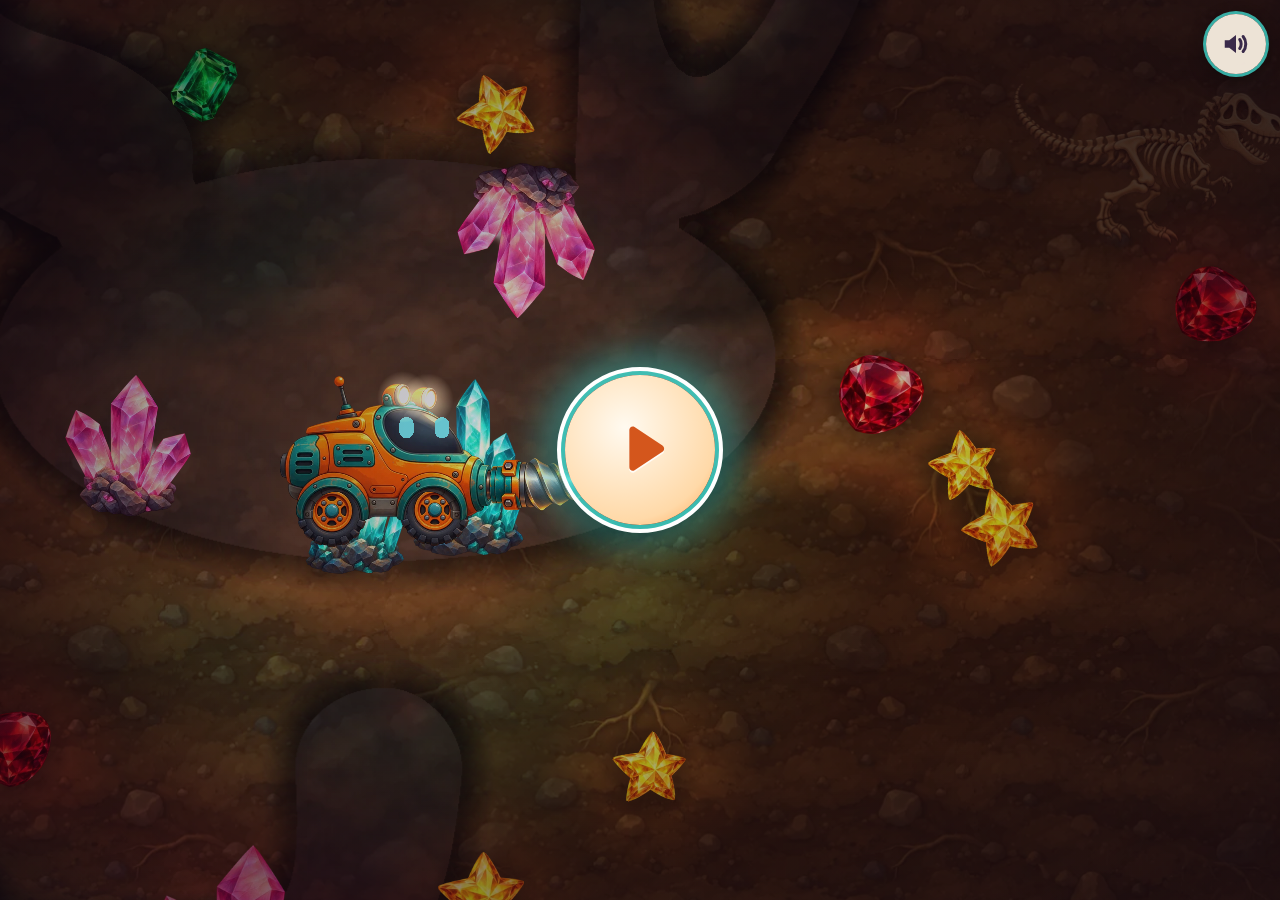
==== drill-bot/index.html @ 506580da "Publish games from BennisAI/games@3b73e41" ====
<!doctype html>
<html lang="en">
  <head>
    <meta charset="utf-8" />
    <meta name="viewport" content="width=device-width, initial-scale=1, viewport-fit=cover, user-scalable=no" />
    <meta name="theme-color" content="#1a1422" />
    <title>Drill Bot</title>
    <link rel="icon" href="data:image/svg+xml,%3Csvg xmlns='http://www.w3.org/2000/svg' viewBox='0 0 32 32'%3E%3Cpath d='M16 3l11 9-11 17L5 12z' fill='%2345f2e6'/%3E%3C/svg%3E" />
    <script type="module" crossorigin src="./assets/index-rozHr_wr.js"></script>
    <link rel="modulepreload" crossorigin href="./assets/CanvasPool-DecUtJxW.js">
    <link rel="modulepreload" crossorigin href="./assets/Filter-DzecrWg_.js">
    <link rel="modulepreload" crossorigin href="./assets/canvasUtils-CxYPZET9.js">
    <link rel="modulepreload" crossorigin href="./assets/Cache-DDo62lBW.js">
    <link rel="modulepreload" crossorigin href="./assets/GCManagedHash-Bz2ZMBJN.js">
    <link rel="modulepreload" crossorigin href="./assets/RenderTargetSystem-D_g3MQ_J.js">
    <link rel="modulepreload" crossorigin href="./assets/getTextureBatchBindGroup-DBCrgHVb.js">
    <link rel="modulepreload" crossorigin href="./assets/GraphicsContext-vm7TDg_M.js">
    <link rel="modulepreload" crossorigin href="./assets/BufferResource-B9tN2DWq.js">
    <link rel="stylesheet" crossorigin href="./assets/index-jLAkJf7o.css">
  </head>
  <body>
    <div id="game"></div>
    <div id="ui">
      <button id="pause" class="round" aria-label="Pause" hidden>
        <svg viewBox="0 0 48 48" aria-hidden="true"><rect x="14" y="12" width="7" height="24" rx="3.5" /><rect x="27" y="12" width="7" height="24" rx="3.5" /></svg>
      </button>
      <button id="album-btn" class="round" aria-label="Treasures" hidden>
        <span class="ring"></span>
        <svg viewBox="0 0 48 48" aria-hidden="true"><path class="gem" d="M16 12h16l7 9-15 17L9 21z" /><path class="facet" d="M9 21h30M16 12l4 9 4-9 4 9 4-9M20 21l4 17 4-17" /></svg>
      </button>
      <button id="sound" class="round" aria-label="Sound" aria-pressed="true">
        <svg viewBox="0 0 48 48" aria-hidden="true">
          <path class="speaker" d="M9 19h6l9-7v24l-9-7H9z" />
          <g class="waves"><path d="M29 18c2.5 3.3 2.5 8.7 0 12" /><path d="M33.5 14c4.7 5.6 4.7 14.4 0 20" /></g>
          <g class="off"><path d="M30 18l10 12M40 18L30 30" /></g>
        </svg>
      </button>

      <div id="overlay">
        <button id="play" aria-label="Play">
          <svg viewBox="0 0 100 100" aria-hidden="true"><path d="M38 28c0-3 3-4.8 5.6-3.3l30 20c2.4 1.6 2.4 5 0 6.6l-30 20C41 72.8 38 71 38 68z" /></svg>
        </button>
        <svg id="rotate" viewBox="0 0 120 80" aria-hidden="true">
          <rect class="phone portrait" x="14" y="12" width="30" height="54" rx="6" />
          <path class="arrow" d="M54 26c10-8 22-8 30 0" />
          <path class="arrow" d="M80 20l5 7-8 2" />
          <rect class="phone landscape" x="66" y="34" width="50" height="30" rx="6" />
        </svg>
      </div>

      <div id="album" hidden>
        <div class="panel" role="dialog" aria-label="Treasures">
          <div class="upgrades"></div>
          <div class="gems"></div>
          <button class="close round-sm" aria-label="Close">
            <svg viewBox="0 0 48 48" aria-hidden="true"><path d="M14 14l20 20M34 14L14 34" /></svg>
          </button>
          <button class="reset round-sm" aria-label="Start over">
            <svg viewBox="0 0 48 48" aria-hidden="true"><path d="M24 11a13 13 0 1 1-12 8" /><path d="M9 11l3 9 9-3" /></svg>
          </button>
        </div>
        <div class="confirm" hidden role="dialog" aria-label="Start over?">
          <div class="picture" aria-hidden="true">
            <div class="before"></div>
            <svg class="arrow" viewBox="0 0 60 30"><path d="M4 15h46M40 5l12 10-12 10" /></svg>
            <div class="after"></div>
          </div>
          <div class="choices">
            <button class="no" aria-label="Keep my treasures">
              <svg viewBox="0 0 48 48" aria-hidden="true"><path d="M14 14l20 20M34 14L14 34" /></svg>
            </button>
            <button class="yes" aria-label="Start over (hold)">
              <svg class="hold" viewBox="0 0 100 100" aria-hidden="true"><circle cx="50" cy="50" r="46" /></svg>
              <svg viewBox="0 0 48 48" aria-hidden="true"><path d="M24 11a13 13 0 1 1-12 8" /><path d="M9 11l3 9 9-3" /></svg>
            </button>
          </div>
        </div>
      </div>

      <div id="celebrate" aria-hidden="true"><div class="rays"></div><div class="badge"></div></div>

      <div id="hint" aria-hidden="true">
        <div class="trail"></div>
        <svg class="hand" viewBox="0 0 64 64">
          <path d="M26 6c3 0 5 2 5 5v17l3-1c3-1 5 0 6 2l1 2 3-1c3-1 5 1 6 3l1 2c3-1 6 1 6 4v10c0 8-6 14-14 14h-6c-5 0-9-2-12-6L12 41c-2-3-1-6 2-7 2-1 5-1 7 1l0 0V11c0-3 2-5 5-5z" />
        </svg>
        <svg class="cursor" viewBox="0 0 64 64"><path d="M14 6l34 30-15 2 9 19-7 3-9-19-12 10z" /></svg>
        <div class="ripple"></div>
        <svg class="keys" viewBox="0 0 150 100">
          <rect x="52" y="4" width="46" height="42" rx="9" /><path d="M75 16l-9 12h18z" />
          <rect x="2" y="52" width="46" height="42" rx="9" /><path d="M16 73l12-9v18z" />
          <rect x="52" y="52" width="46" height="42" rx="9" /><path d="M75 84l-9-12h18z" />
          <g class="pressed"><rect x="102" y="52" width="46" height="42" rx="9" /><path d="M134 73l-12-9v18z" /></g>
        </svg>
      </div>

      <div id="trouble" hidden>
        <button id="restart" aria-label="Restart">
          <svg viewBox="0 0 100 100" aria-hidden="true"><path d="M50 22a28 28 0 1 1-26 18" /><path d="M18 24l6 17 17-6" /></svg>
        </button>
      </div>
    </div>
  </body>
</html>
---- drill-bot/assets/index-jLAkJf7o.css ----
:root{--cream:#fff6e8eb;--plum:#3a2a4a;--gold:#f5c86a;--teal:#45f2e6;--orange:#ff8a2a;--safe-t:env(safe-area-inset-top,0px);--safe-r:env(safe-area-inset-right,0px);--safe-l:env(safe-area-inset-left,0px)}html,body{overscroll-behavior:none;-webkit-user-select:none;user-select:none;-webkit-touch-callout:none;-webkit-tap-highlight-color:transparent;background:#1a1422;height:100%;margin:0;overflow:hidden}#game,#game canvas{touch-action:none;width:100%;height:100%;display:block;position:fixed;inset:0}#ui{pointer-events:none;position:fixed;inset:0}button{font:inherit;cursor:pointer;pointer-events:auto;touch-action:manipulation;border:0;padding:0}button:focus-visible{outline-offset:4px;outline:4px solid #fff}.round{z-index:2;top:calc(14px + var(--safe-t));background:var(--cream);border-radius:50%;place-items:center;width:60px;height:60px;transition:transform .15s;display:grid;position:absolute;box-shadow:0 0 0 3px #45f2e6b3,0 6px 18px #00000073}.round:active{transform:scale(.92)}.round svg{width:36px;height:36px;fill:var(--plum);stroke:var(--plum);stroke-linecap:round;stroke-width:0}#pause{left:calc(14px + var(--safe-l))}#sound{right:calc(14px + var(--safe-r))}#album-btn{left:calc(88px + var(--safe-l))}#album-btn .gem{fill:var(--teal);stroke:var(--plum);stroke-width:2.5px;stroke-linejoin:round}#album-btn .facet{fill:none;stroke:var(--plum);stroke-width:1.6px;stroke-linejoin:round;opacity:.55}#album-btn .ring{background:conic-gradient(var(--gold) calc(var(--p,0) * 1turn), #ffffff24 0);pointer-events:none;border-radius:50%;position:absolute;inset:-7px;-webkit-mask:radial-gradient(circle,#0000 35px,#000 36px);mask:radial-gradient(circle,#0000 35px,#000 36px)}#album-btn.glow{animation:.9s ease-out 2 glowpulse}@keyframes glowpulse{40%{box-shadow:0 0 0 5px var(--gold), 0 0 30px 10px #ffd678cc;transform:scale(1.2)}}#sound .waves path,#sound .off path{fill:none;stroke-width:4px}#sound .off,#sound[aria-pressed=false] .waves{display:none}#sound[aria-pressed=false] .off{display:inline}#sound[aria-pressed=false]{background:#e6e2ecd9}[hidden]{display:none!important}#overlay{pointer-events:auto;opacity:1;background:radial-gradient(#140a1e1a,#0a051499);align-content:center;place-items:center;gap:18px;transition:opacity .35s;display:grid;position:absolute;inset:0}#overlay.gone,#overlay.gone button{pointer-events:none}#overlay.gone{opacity:0;visibility:hidden;transition:opacity .35s,visibility 0s .35s}#play{position:relative;box-shadow:0 0 0 6px #45f2e6bf,0 10px 30px #00000080}#play:before{content:"";z-index:-1;border-radius:50%;animation:2.2s ease-in-out infinite breathe;position:absolute;inset:-6px;box-shadow:0 0 44px 14px #45f2e699}#play svg{fill:#d4561c;filter:drop-shadow(0 2px #fffc);width:62%;height:62%}@keyframes breathe{50%{opacity:.6;transform:scale(1.12)}}#rotate{fill:none;width:120px;stroke:var(--cream);stroke-width:4px;stroke-linecap:round;stroke-linejoin:round;display:none}@media (orientation:portrait) and (pointer:coarse){#rotate{display:block}}#rotate .landscape{animation:2.4s infinite blink}@keyframes blink{0%,40%{opacity:.25}60%,to{opacity:1}}#hint{opacity:0;--dx:260px;--dy:-40px;transition:opacity .5s;position:absolute;top:0;left:0}#hint.show{opacity:1}#hint .hand,#hint .cursor{fill:#fffcf4f2;width:64px;height:64px;stroke:var(--plum);stroke-width:3px;stroke-linejoin:round;filter:drop-shadow(0 3px 6px #3c1e3266);animation:2.6s ease-in-out infinite glide;display:none;position:absolute}#hint.touch .hand,#hint.mouse .cursor{display:block}#hint .hand{margin:-6px 0 0 -26px}#hint .cursor{margin:-6px 0 0 -14px}#hint .ripple{width:56px;height:56px;transform:translate(var(--dx), var(--dy)) scale(.2);opacity:0;border:4px solid #fff0bef2;border-radius:50%;margin:-28px 0 0 -28px;animation:2.6s ease-out infinite ripple;position:absolute;box-shadow:0 0 18px #ffdc8ce6}#hint.keyboard .ripple,#hint.keyboard .trail{display:none}#hint .trail{height:0;width:var(--len,260px);transform-origin:0 0;transform:rotate(var(--angle,0deg));border-top:5px dotted #fff4cdd9;animation:2.6s ease-in-out infinite trail;position:absolute}@keyframes glide{0%{opacity:0;transform:translate(40px,40px)}12%{opacity:1;transform:translate(40px,40px)}45%{transform:translate(var(--dx), var(--dy)) scale(1)}52%{transform:translate(var(--dx), var(--dy)) scale(.85)}85%{transform:translate(var(--dx), var(--dy)) scale(.85);opacity:1}to{transform:translate(var(--dx), var(--dy)) scale(1);opacity:0}}@keyframes ripple{0%,48%{opacity:0;transform:translate(var(--dx), var(--dy)) scale(.2)}55%{opacity:1}85%{opacity:0;transform:translate(var(--dx), var(--dy)) scale(1.6)}to{opacity:0}}@keyframes trail{0%,50%{clip-path:inset(0 100% 0 0);opacity:1}80%{clip-path:inset(0);opacity:1}to{clip-path:inset(0);opacity:0}}#hint .keys{fill:#fffcf4eb;width:150px;stroke:var(--plum);stroke-width:3px;filter:drop-shadow(0 3px 6px #3c1e3266);display:none;position:absolute;transform:translate(-75px,70px)}#hint .keys path{fill:var(--plum);stroke:none}#hint.keyboard .keys{display:block}#hint .keys .pressed{transform-origin:125px 73px;animation:1.2s ease-in-out infinite press}#hint .keys .pressed rect{fill:#ffe7a8}@keyframes press{50%{transform:scale(.88)}}#trouble{pointer-events:auto;background:#1f1829;place-items:center;display:grid;position:absolute;inset:0}#play,#restart{background:radial-gradient(circle at 40% 35%,#fffaf0,#ffd9a8 70%,#ff9f4a);border-radius:50%;place-items:center;width:min(150px,34vmin);height:min(150px,34vmin);display:grid}#restart svg{fill:none;stroke:#d4561c;stroke-width:9px;stroke-linecap:round;stroke-linejoin:round;width:58%}#album{pointer-events:auto;z-index:3;background:#080410b8;place-items:center;display:grid;position:absolute;inset:0}#album .panel{box-sizing:border-box;background:radial-gradient(at 50% 0,#3c2d52,#221a31 70%);border-radius:26px;width:min(760px,94vw);max-height:92vh;padding:18px 20px 22px;position:relative;overflow:auto;box-shadow:0 0 0 4px #45f2e659,0 20px 60px #0009}#album .upgrades{flex-wrap:wrap;justify-content:center;gap:min(14px,2vw);padding:6px 56px 16px;display:flex}.up{aspect-ratio:1;background:#ffffff12;border-radius:50%;place-items:center;width:min(62px,11vw);display:grid;position:relative}.up svg{fill:none;stroke:#ffffff47;stroke-width:3px;stroke-linecap:round;stroke-linejoin:round;width:66%;height:66%}.up.done{background:radial-gradient(circle at 40% 35%,#fff4d8,#ffc766 75%,#e08a2a);box-shadow:0 0 14px #ffc8648c}.up.done svg{stroke:#4a2a1a}.up.next:after{content:"";background:conic-gradient(var(--gold) calc(var(--p,0) * 1turn), #ffffff1f 0);border-radius:50%;position:absolute;inset:-5px;-webkit-mask:radial-gradient(circle,#0000 62%,#000 63%);mask:radial-gradient(circle,#0000 62%,#000 63%)}.up.next svg{stroke:#ffe6aaa6}#album .gems{grid-template-columns:repeat(6,1fr);gap:min(12px,1.6vw);display:grid}.slot{aspect-ratio:.8;background:#00000047;border-radius:16px;grid-template-rows:1fr auto;place-items:center;padding:8% 10% 10%;display:grid;position:relative;box-shadow:inset 0 2px 8px #00000080}.slot img{object-fit:contain;filter:brightness(0)opacity(.32);width:78%;max-height:100%}.slot.found img{filter:drop-shadow(0 0 10px var(--c,#fff))}.slot.new{animation:1.4s ease-in-out 2 newslot}@keyframes newslot{50%{box-shadow:inset 0 2px 8px #00000080, 0 0 0 4px var(--gold), 0 0 26px var(--gold)}}.slot .jar{background:#ffffff1a;border-radius:5px;width:70%;height:9px;margin-top:6px;overflow:hidden}.slot .jar i{height:100%;width:calc(var(--f,0) * 100%);background:linear-gradient(90deg, var(--c,#fff), #fff);border-radius:5px;display:block}.round-sm{background:#ffffff1a;border-radius:50%;place-items:center;width:52px;height:52px;display:grid;position:absolute}.round-sm svg{fill:none;stroke:#fff6e8;stroke-width:4px;stroke-linecap:round;stroke-linejoin:round;width:30px}#album .close{background:var(--cream);top:12px;right:12px}#album .close svg{stroke:var(--plum)}#album .reset{opacity:.6;width:44px;height:44px;top:12px;left:12px}#album .reset svg{width:24px}#album .confirm{background:#080410e6;align-content:center;place-items:center;gap:28px;display:grid;position:absolute;inset:0}#album .picture{align-items:center;gap:14px;display:flex}#album .picture .before,#album .picture .after{box-sizing:border-box;background:#ffffff14;border-radius:14px;grid-template-columns:repeat(3,1fr);place-items:center;width:110px;height:80px;padding:6px;display:grid}#album .picture img{width:28px}#album .picture .arrow{fill:none;stroke:#fff6e8;stroke-width:4px;stroke-linecap:round;stroke-linejoin:round;width:60px}#album .choices{gap:60px;display:flex}#album .choices button{border-radius:50%;place-items:center;width:96px;height:96px;display:grid;position:relative}#album .choices svg{fill:none;stroke-width:5px;stroke-linecap:round;stroke-linejoin:round;width:48px}#album .no{background:var(--cream);box-shadow:0 0 0 5px #45f2e6b3}#album .no svg{stroke:var(--plum)}#album .yes{background:#5a2c3a}#album .yes svg{stroke:#ffd2d8}#album .yes .hold{width:calc(100% + 16px);height:calc(100% + 16px);position:absolute;inset:-8px;transform:rotate(-90deg)}#album .yes .hold circle{stroke:#ff9fb0;stroke-width:6px;stroke-dasharray:289;stroke-dashoffset:calc(289 * (1 - var(--hold,0)))}#celebrate{opacity:0;z-index:2;width:0;height:0;position:absolute;top:24%;left:50%}#celebrate .badge{background:radial-gradient(circle,#fff5dcf2,#ffc878d9 70%);border-radius:50%;place-items:center;width:116px;height:116px;margin:-58px 0 0 -58px;display:grid;position:absolute;box-shadow:0 0 40px 12px #ffd282b3}#celebrate .badge img{width:64%}#celebrate .badge svg{fill:none;stroke:#4a2a1a;stroke-width:3px;stroke-linecap:round;stroke-linejoin:round;width:62%}#celebrate .rays{background:repeating-conic-gradient(#ffe6a059 0 8deg, transparent 8deg 22deg);width:280px;height:280px;margin:-140px 0 0 -140px;animation:6s linear infinite spin;position:absolute;-webkit-mask:radial-gradient(circle,#000 30%,#0000 70%);mask:radial-gradient(circle,#000 30%,#0000 70%)}@keyframes spin{to{transform:rotate(1turn)}}#celebrate.show{animation:2.4s ease-in-out forwards celebrate}@keyframes celebrate{0%{opacity:0;transform:scale(.2)}15%{opacity:1;transform:scale(1.1)}25%{transform:scale(1)}70%{opacity:1;transform:translate(0)scale(1)}to{opacity:0;transform:translate(var(--tx,0), var(--ty,0)) scale(.15)}}
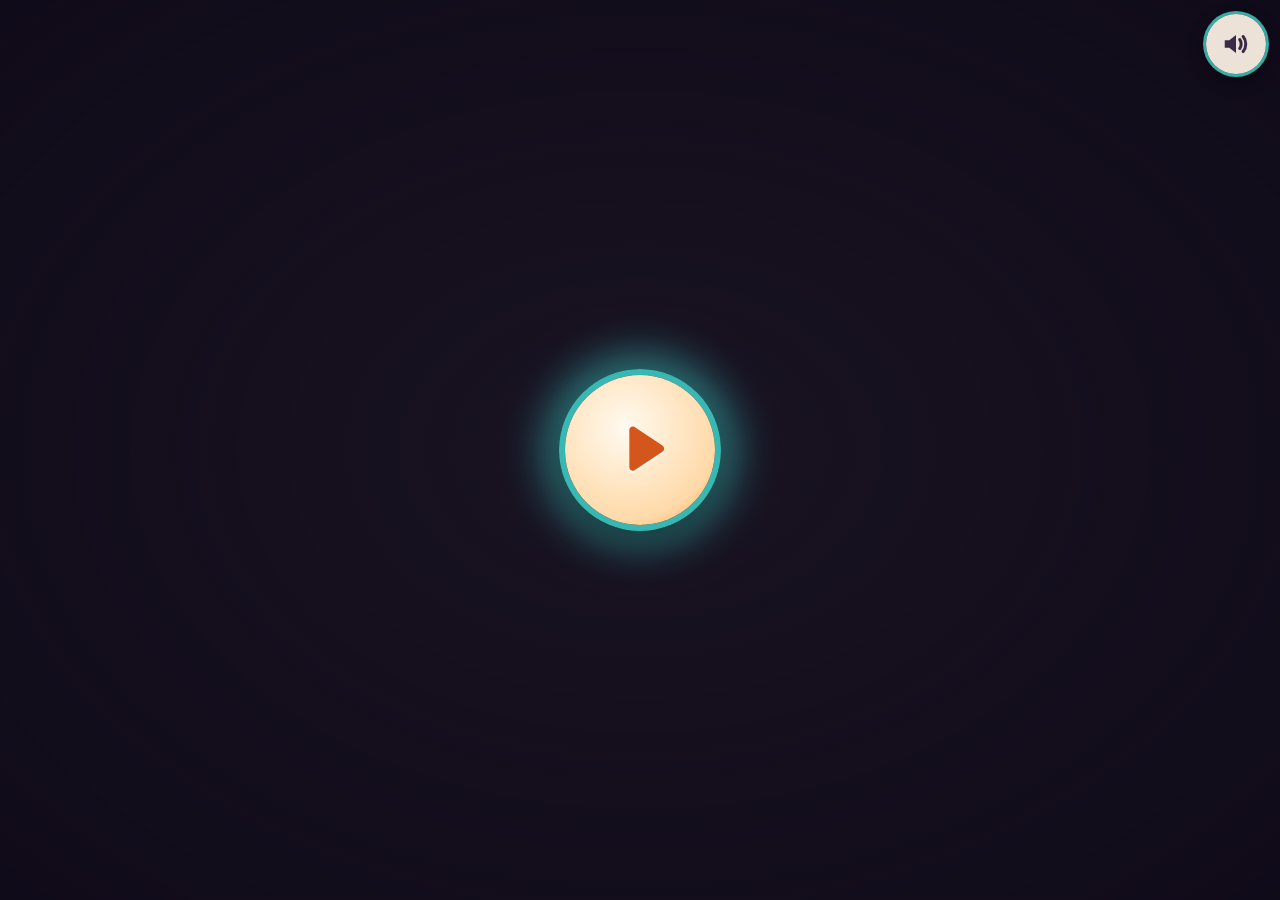
==== commit 30eba122: "Publish games from BennisAI/games@f5efd45" ====
--- a/drill-bot/index.html
+++ b/drill-bot/index.html
@@ -6,7 +6,7 @@
     <meta name="theme-color" content="#1a1422" />
     <title>Drill Bot</title>
     <link rel="icon" href="data:image/svg+xml,%3Csvg xmlns='http://www.w3.org/2000/svg' viewBox='0 0 32 32'%3E%3Cpath d='M16 3l11 9-11 17L5 12z' fill='%2345f2e6'/%3E%3C/svg%3E" />
-    <script type="module" crossorigin src="./assets/index-rozHr_wr.js"></script>
+    <script type="module" crossorigin src="./assets/index-C9EDzqpG.js"></script>
     <link rel="modulepreload" crossorigin href="./assets/CanvasPool-DecUtJxW.js">
     <link rel="modulepreload" crossorigin href="./assets/Filter-DzecrWg_.js">
     <link rel="modulepreload" crossorigin href="./assets/canvasUtils-CxYPZET9.js">
@@ -16,7 +16,7 @@
     <link rel="modulepreload" crossorigin href="./assets/getTextureBatchBindGroup-DBCrgHVb.js">
     <link rel="modulepreload" crossorigin href="./assets/GraphicsContext-vm7TDg_M.js">
     <link rel="modulepreload" crossorigin href="./assets/BufferResource-B9tN2DWq.js">
-    <link rel="stylesheet" crossorigin href="./assets/index-jLAkJf7o.css">
+    <link rel="stylesheet" crossorigin href="./assets/index-BmxR076U.css">
   </head>
   <body>
     <div id="game"></div>
--- a/drill-bot/assets/index-BmxR076U.css
+++ b/drill-bot/assets/index-BmxR076U.css
@@ -0,0 +1 @@
+:root{--cream:#fff6e8eb;--plum:#3a2a4a;--gold:#f5c86a;--teal:#45f2e6;--orange:#ff8a2a;--safe-t:env(safe-area-inset-top,0px);--safe-r:env(safe-area-inset-right,0px);--safe-l:env(safe-area-inset-left,0px)}html,body{overscroll-behavior:none;-webkit-user-select:none;user-select:none;-webkit-touch-callout:none;-webkit-tap-highlight-color:transparent;background:#1a1422;height:100%;margin:0;overflow:hidden}#game,#game canvas{touch-action:none;width:100%;height:100%;display:block;position:fixed;inset:0}#ui{pointer-events:none;position:fixed;inset:0}button{font:inherit;cursor:pointer;pointer-events:auto;touch-action:manipulation;border:0;padding:0}button:focus-visible{outline-offset:4px;outline:4px solid #fff}.round{z-index:2;top:calc(14px + var(--safe-t));background:var(--cream);border-radius:50%;place-items:center;width:60px;height:60px;transition:transform .15s;display:grid;position:absolute;box-shadow:0 0 0 3px #45f2e6b3,0 6px 18px #00000073}.round:active{transform:scale(.92)}.round svg{width:36px;height:36px;fill:var(--plum);stroke:var(--plum);stroke-linecap:round;stroke-width:0}#pause{left:calc(14px + var(--safe-l))}#sound{right:calc(14px + var(--safe-r))}#album-btn{left:calc(88px + var(--safe-l))}#album-btn .gem{fill:var(--teal);stroke:var(--plum);stroke-width:2.5px;stroke-linejoin:round}#album-btn .facet{fill:none;stroke:var(--plum);stroke-width:1.6px;stroke-linejoin:round;opacity:.55}#album-btn .ring{background:conic-gradient(var(--gold) calc(var(--p,0) * 1turn), #ffffff24 0);pointer-events:none;border-radius:50%;position:absolute;inset:-7px;-webkit-mask:radial-gradient(circle,#0000 35px,#000 36px);mask:radial-gradient(circle,#0000 35px,#000 36px)}#album-btn.glow{animation:.9s ease-out 2 glowpulse}@keyframes glowpulse{40%{box-shadow:0 0 0 5px var(--gold), 0 0 30px 10px #ffd678cc;transform:scale(1.2)}}#sound .waves path,#sound .off path{fill:none;stroke-width:4px}#sound .off,#sound[aria-pressed=false] .waves{display:none}#sound[aria-pressed=false] .off{display:inline}#sound[aria-pressed=false]{background:#e6e2ecd9}[hidden]{display:none!important}#overlay{pointer-events:auto;opacity:1;background:radial-gradient(#140a1e1a,#0a051499);align-content:center;place-items:center;gap:18px;transition:opacity .35s;display:grid;position:absolute;inset:0}#overlay.gone,#overlay.gone button{pointer-events:none}#overlay.gone{opacity:0;visibility:hidden;transition:opacity .35s,visibility 0s .35s}#play{position:relative;box-shadow:0 0 0 6px #45f2e6bf,0 10px 30px #00000080}#play:before{content:"";z-index:-1;border-radius:50%;animation:2.2s ease-in-out infinite breathe;position:absolute;inset:-6px;box-shadow:0 0 44px 14px #45f2e699}#play svg{fill:#d4561c;filter:drop-shadow(0 2px #fffc);width:62%;height:62%}@keyframes breathe{50%{opacity:.6;transform:scale(1.12)}}#rotate{fill:none;width:120px;stroke:var(--cream);stroke-width:4px;stroke-linecap:round;stroke-linejoin:round;display:none}@media (orientation:portrait) and (pointer:coarse){#rotate{display:block}}#rotate .landscape{animation:2.4s infinite blink}@keyframes blink{0%,40%{opacity:.25}60%,to{opacity:1}}#hint{opacity:0;--dx:260px;--dy:-40px;transition:opacity .5s;position:absolute;top:0;left:0}#hint.show{opacity:1}#hint .hand,#hint .cursor{fill:#fffcf4f2;width:64px;height:64px;stroke:var(--plum);stroke-width:3px;stroke-linejoin:round;filter:drop-shadow(0 3px 6px #3c1e3266);animation:2.6s ease-in-out infinite glide;display:none;position:absolute}#hint.touch .hand,#hint.mouse .cursor{display:block}#hint .hand{margin:-6px 0 0 -26px}#hint .cursor{margin:-6px 0 0 -14px}#hint .ripple{width:56px;height:56px;transform:translate(var(--dx), var(--dy)) scale(.2);opacity:0;border:4px solid #fff0bef2;border-radius:50%;margin:-28px 0 0 -28px;animation:2.6s ease-out infinite ripple;position:absolute;box-shadow:0 0 18px #ffdc8ce6}#hint.keyboard .ripple,#hint.keyboard .trail{display:none}#hint .trail{height:0;width:var(--len,260px);transform-origin:0 0;transform:rotate(var(--angle,0deg));border-top:5px dotted #fff4cdd9;animation:2.6s ease-in-out infinite trail;position:absolute}@keyframes glide{0%{opacity:0;transform:translate(40px,40px)}12%{opacity:1;transform:translate(40px,40px)}45%{transform:translate(var(--dx), var(--dy)) scale(1)}52%{transform:translate(var(--dx), var(--dy)) scale(.85)}85%{transform:translate(var(--dx), var(--dy)) scale(.85);opacity:1}to{transform:translate(var(--dx), var(--dy)) scale(1);opacity:0}}@keyframes ripple{0%,48%{opacity:0;transform:translate(var(--dx), var(--dy)) scale(.2)}55%{opacity:1}85%{opacity:0;transform:translate(var(--dx), var(--dy)) scale(1.6)}to{opacity:0}}@keyframes trail{0%,50%{clip-path:inset(0 100% 0 0);opacity:1}80%{clip-path:inset(0);opacity:1}to{clip-path:inset(0);opacity:0}}#hint .keys{fill:#fffcf4eb;width:150px;stroke:var(--plum);stroke-width:3px;filter:drop-shadow(0 3px 6px #3c1e3266);display:none;position:absolute;transform:translate(-75px,70px)}#hint .keys path{fill:var(--plum);stroke:none}#hint.keyboard .keys{display:block}#hint .keys .pressed{transform-origin:125px 73px;animation:1.2s ease-in-out infinite press}#hint .keys .pressed rect{fill:#ffe7a8}@keyframes press{50%{transform:scale(.88)}}#trouble{pointer-events:auto;background:#1f1829;place-items:center;display:grid;position:absolute;inset:0}#play,#restart{background:radial-gradient(circle at 40% 35%,#fffaf0,#ffd9a8 70%,#ff9f4a);border-radius:50%;place-items:center;width:min(150px,34vmin);height:min(150px,34vmin);display:grid}#restart svg{fill:none;stroke:#d4561c;stroke-width:9px;stroke-linecap:round;stroke-linejoin:round;width:58%}#album{pointer-events:auto;z-index:3;background:#080410b8;place-items:center;display:grid;position:absolute;inset:0}#album .panel{box-sizing:border-box;background:radial-gradient(at 50% 0,#3c2d52,#221a31 70%);border-radius:26px;width:min(760px,94vw);max-height:92vh;padding:18px 20px 22px;position:relative;overflow:auto;box-shadow:0 0 0 4px #45f2e659,0 20px 60px #0009}#album .upgrades{flex-wrap:wrap;justify-content:center;gap:min(14px,2vw);padding:6px 56px 16px;display:flex}.up{aspect-ratio:1;background:#ffffff12;border-radius:50%;place-items:center;width:min(62px,11vw);display:grid;position:relative}.up svg{fill:none;stroke:#ffffff47;stroke-width:3px;stroke-linecap:round;stroke-linejoin:round;width:66%;height:66%}.up.done{background:radial-gradient(circle at 40% 35%,#fff4d8,#ffc766 75%,#e08a2a);box-shadow:0 0 14px #ffc8648c}.up.done svg{stroke:#4a2a1a}.up.next:after{content:"";background:conic-gradient(var(--gold) calc(var(--p,0) * 1turn), #ffffff1f 0);border-radius:50%;position:absolute;inset:-5px;-webkit-mask:radial-gradient(circle,#0000 62%,#000 63%);mask:radial-gradient(circle,#0000 62%,#000 63%)}.up.next svg{stroke:#ffe6aaa6}#album .gems{grid-template-columns:repeat(6,1fr);gap:min(12px,1.6vw);display:grid}.slot{aspect-ratio:.8;background:#00000047;border-radius:16px;grid-template-rows:1fr auto;place-items:center;padding:8% 10% 10%;display:grid;position:relative;box-shadow:inset 0 2px 8px #00000080}.slot img{object-fit:contain;filter:brightness(0)opacity(.32);width:78%;max-height:100%}.slot.found img{filter:drop-shadow(0 0 10px var(--c,#fff))}.slot.new{animation:1.4s ease-in-out 2 newslot}@keyframes newslot{50%{box-shadow:inset 0 2px 8px #00000080, 0 0 0 4px var(--gold), 0 0 26px var(--gold)}}.slot .jar{background:#ffffff1a;border-radius:5px;width:70%;height:9px;margin-top:6px;overflow:hidden}.slot .jar i{height:100%;width:calc(var(--f,0) * 100%);background:linear-gradient(90deg, var(--c,#fff), #fff);border-radius:5px;display:block}.round-sm{background:#ffffff1a;border-radius:50%;place-items:center;width:52px;height:52px;display:grid;position:absolute}.round-sm svg{fill:none;stroke:#fff6e8;stroke-width:4px;stroke-linecap:round;stroke-linejoin:round;width:30px}#album .close{background:var(--cream);top:12px;right:12px}#album .close svg{stroke:var(--plum)}#album .reset{opacity:.6;width:44px;height:44px;top:12px;left:12px}#album .reset svg{width:24px}#album .confirm{background:#080410e6;align-content:center;place-items:center;gap:28px;display:grid;position:absolute;inset:0}#album .picture{align-items:center;gap:14px;display:flex}#album .picture .before,#album .picture .after{box-sizing:border-box;background:#ffffff14;border-radius:14px;grid-template-columns:repeat(3,1fr);place-items:center;width:110px;height:80px;padding:6px;display:grid}#album .picture img{width:28px}#album .picture .arrow{fill:none;stroke:#fff6e8;stroke-width:4px;stroke-linecap:round;stroke-linejoin:round;width:60px}#album .choices{gap:60px;display:flex}#album .choices button{border-radius:50%;place-items:center;width:96px;height:96px;display:grid;position:relative}#album .choices svg{fill:none;stroke-width:5px;stroke-linecap:round;stroke-linejoin:round;width:48px}#album .no{background:var(--cream);box-shadow:0 0 0 5px #45f2e6b3}#album .no svg{stroke:var(--plum)}#album .yes{background:#5a2c3a}#album .yes svg{stroke:#ffd2d8}#album .yes .hold{width:calc(100% + 16px);height:calc(100% + 16px);position:absolute;inset:-8px;transform:rotate(-90deg)}#album .yes .hold circle{stroke:#ff9fb0;stroke-width:6px;stroke-dasharray:289;stroke-dashoffset:calc(289 * (1 - var(--hold,0)))}#celebrate{opacity:0;z-index:2;width:0;height:0;position:absolute;top:24%;left:50%}#celebrate .badge{background:radial-gradient(circle,#fff5dcf2,#ffc878d9 70%);border-radius:50%;place-items:center;width:116px;height:116px;margin:-58px 0 0 -58px;display:grid;position:absolute;box-shadow:0 0 40px 12px #ffd282b3}#celebrate .badge img{width:64%}#celebrate .badge svg{fill:none;stroke:#4a2a1a;stroke-width:3px;stroke-linecap:round;stroke-linejoin:round;width:62%}#celebrate .rays{background:repeating-conic-gradient(#ffe6a059 0 8deg, transparent 8deg 22deg);width:280px;height:280px;margin:-140px 0 0 -140px;animation:6s linear infinite spin;position:absolute;-webkit-mask:radial-gradient(circle,#000 30%,#0000 70%);mask:radial-gradient(circle,#000 30%,#0000 70%)}@keyframes spin{to{transform:rotate(1turn)}}#celebrate.show{animation:2.4s ease-in-out forwards celebrate}@keyframes celebrate{0%{opacity:0;transform:scale(.2)}15%{opacity:1;transform:scale(1.1)}25%{transform:scale(1)}70%{opacity:1;transform:translate(0)scale(1)}to{opacity:0;transform:translate(var(--tx,0), var(--ty,0)) scale(.15)}}.up img,#celebrate .badge img{object-fit:contain;width:74%;max-height:74%}.up:not(.done) img{filter:brightness(0)invert()opacity(.28)}.up.next img{filter:brightness(0)invert(.9)sepia()saturate(2)opacity(.6)}.up svg.lamp,.up svg.rainbow,#celebrate .badge svg.lamp,#celebrate .badge svg.rainbow{stroke-width:6px;fill:none}.up:not(.done) svg.lamp,.up:not(.done) svg.rainbow{opacity:.35;filter:grayscale()}img.gold{filter:sepia()saturate(3)hue-rotate(-12deg)brightness(1.15)}img.glow-wheel{filter:drop-shadow(0 0 6px #66f0ff)drop-shadow(0 0 10px #66f0ff)}.up:not(.done) img.gold,.up:not(.done) img.glow-wheel{filter:brightness(0)invert()opacity(.28)}#overlay.paused{align-content:end;padding-bottom:12vh}body.album-open #pause,body.album-open #sound,body.album-open #album-btn{visibility:hidden}#hint .hand,#hint .cursor{width:84px;height:84px}
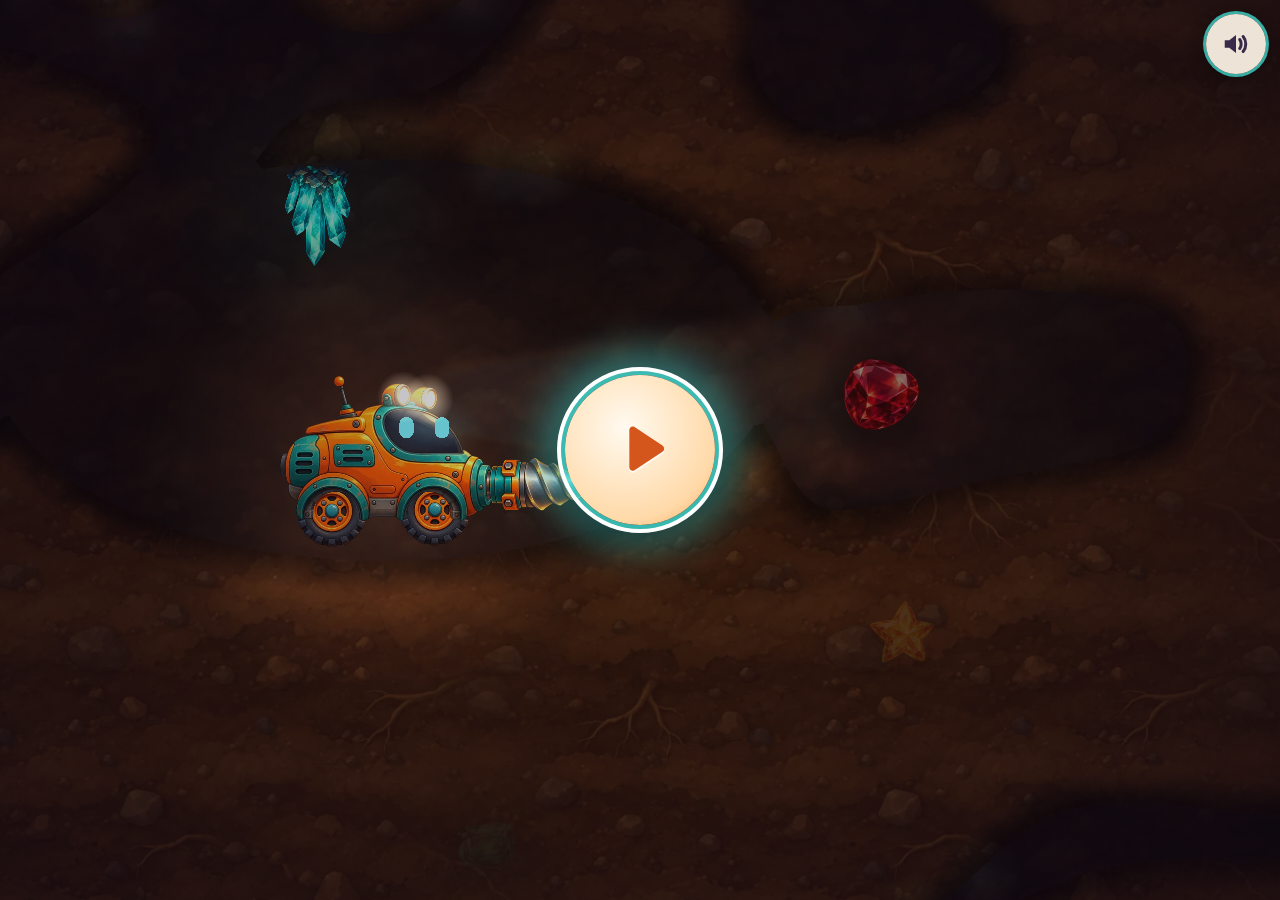
==== commit 3a4caf15: "Publish games from BennisAI/games@f1b4f33" ====
--- a/drill-bot/index.html
+++ b/drill-bot/index.html
@@ -6,7 +6,7 @@
     <meta name="theme-color" content="#1a1422" />
     <title>Drill Bot</title>
     <link rel="icon" href="data:image/svg+xml,%3Csvg xmlns='http://www.w3.org/2000/svg' viewBox='0 0 32 32'%3E%3Cpath d='M16 3l11 9-11 17L5 12z' fill='%2345f2e6'/%3E%3C/svg%3E" />
-    <script type="module" crossorigin src="./assets/index-C9EDzqpG.js"></script>
+    <script type="module" crossorigin src="./assets/index-BHkYz4_9.js"></script>
     <link rel="modulepreload" crossorigin href="./assets/CanvasPool-DecUtJxW.js">
     <link rel="modulepreload" crossorigin href="./assets/Filter-DzecrWg_.js">
     <link rel="modulepreload" crossorigin href="./assets/canvasUtils-CxYPZET9.js">
@@ -16,7 +16,7 @@
     <link rel="modulepreload" crossorigin href="./assets/getTextureBatchBindGroup-DBCrgHVb.js">
     <link rel="modulepreload" crossorigin href="./assets/GraphicsContext-vm7TDg_M.js">
     <link rel="modulepreload" crossorigin href="./assets/BufferResource-B9tN2DWq.js">
-    <link rel="stylesheet" crossorigin href="./assets/index-BmxR076U.css">
+    <link rel="stylesheet" crossorigin href="./assets/index-C-mXr5ga.css">
   </head>
   <body>
     <div id="game"></div>
@@ -70,8 +70,11 @@
               <svg viewBox="0 0 48 48" aria-hidden="true"><path d="M14 14l20 20M34 14L14 34" /></svg>
             </button>
             <button class="yes" aria-label="Start over (hold)">
-              <svg class="hold" viewBox="0 0 100 100" aria-hidden="true"><circle cx="50" cy="50" r="46" /></svg>
+              <svg class="hold" viewBox="0 0 100 100" aria-hidden="true"><circle class="track" cx="50" cy="50" r="46" /><circle class="fill" cx="50" cy="50" r="46" /></svg>
               <svg viewBox="0 0 48 48" aria-hidden="true"><path d="M24 11a13 13 0 1 1-12 8" /><path d="M9 11l3 9 9-3" /></svg>
+              <!-- Shown after a quick tap/click: "press and hold me". -->
+              <svg class="press hand" viewBox="0 0 64 64" aria-hidden="true"><path d="M26 6c3 0 5 2 5 5v17l3-1c3-1 5 0 6 2l1 2 3-1c3-1 5 1 6 3l1 2c3-1 6 1 6 4v10c0 8-6 14-14 14h-6c-5 0-9-2-12-6L12 41c-2-3-1-6 2-7 2-1 5-1 7 1l0 0V11c0-3 2-5 5-5z" /></svg>
+              <svg class="press cursor" viewBox="0 0 64 64" aria-hidden="true"><path d="M14 6l34 30-15 2 9 19-7 3-9-19-12 10z" /></svg>
             </button>
           </div>
         </div>
--- a/drill-bot/assets/index-C-mXr5ga.css
+++ b/drill-bot/assets/index-C-mXr5ga.css
@@ -0,0 +1 @@
+:root{--cream:#fff6e8eb;--plum:#3a2a4a;--gold:#f5c86a;--teal:#45f2e6;--orange:#ff8a2a;--safe-t:env(safe-area-inset-top,0px);--safe-r:env(safe-area-inset-right,0px);--safe-l:env(safe-area-inset-left,0px)}html,body{overscroll-behavior:none;-webkit-user-select:none;user-select:none;-webkit-touch-callout:none;-webkit-tap-highlight-color:transparent;background:#1a1422;height:100%;margin:0;overflow:hidden}#game,#game canvas{touch-action:none;width:100%;height:100%;display:block;position:fixed;inset:0}#ui{pointer-events:none;position:fixed;inset:0}button{font:inherit;cursor:pointer;pointer-events:auto;touch-action:manipulation;border:0;padding:0}button:focus-visible{outline-offset:4px;outline:4px solid #fff}.round{z-index:2;top:calc(14px + var(--safe-t));background:var(--cream);border-radius:50%;place-items:center;width:60px;height:60px;transition:transform .15s;display:grid;position:absolute;box-shadow:0 0 0 3px #45f2e6b3,0 6px 18px #00000073}.round:active{transform:scale(.92)}.round svg{width:36px;height:36px;fill:var(--plum);stroke:var(--plum);stroke-linecap:round;stroke-width:0}#pause{left:calc(14px + var(--safe-l))}#sound{right:calc(14px + var(--safe-r))}#album-btn{left:calc(88px + var(--safe-l))}#album-btn .gem{fill:var(--teal);stroke:var(--plum);stroke-width:2.5px;stroke-linejoin:round}#album-btn .facet{fill:none;stroke:var(--plum);stroke-width:1.6px;stroke-linejoin:round;opacity:.55}#album-btn .ring{background:conic-gradient(var(--gold) calc(var(--p,0) * 1turn), #ffffff24 0);pointer-events:none;border-radius:50%;position:absolute;inset:-7px;-webkit-mask:radial-gradient(circle,#0000 35px,#000 36px);mask:radial-gradient(circle,#0000 35px,#000 36px)}#album-btn.glow{animation:.9s ease-out 2 glowpulse}@keyframes glowpulse{40%{box-shadow:0 0 0 5px var(--gold), 0 0 30px 10px #ffd678cc;transform:scale(1.2)}}#sound .waves path,#sound .off path{fill:none;stroke-width:4px}#sound .off,#sound[aria-pressed=false] .waves{display:none}#sound[aria-pressed=false] .off{display:inline}#sound[aria-pressed=false]{background:#e6e2ecd9}[hidden]{display:none!important}#overlay{pointer-events:auto;opacity:1;background:radial-gradient(#140a1e1a,#0a051499);align-content:center;place-items:center;gap:18px;transition:opacity .35s;display:grid;position:absolute;inset:0}#overlay.gone,#overlay.gone button{pointer-events:none}#overlay.gone{opacity:0;visibility:hidden;transition:opacity .35s,visibility 0s .35s}#play{position:relative;box-shadow:0 0 0 6px #45f2e6bf,0 10px 30px #00000080}#play:before{content:"";z-index:-1;border-radius:50%;animation:2.2s ease-in-out infinite breathe;position:absolute;inset:-6px;box-shadow:0 0 44px 14px #45f2e699}#play svg{fill:#d4561c;filter:drop-shadow(0 2px #fffc);width:62%;height:62%}@keyframes breathe{50%{opacity:.6;transform:scale(1.12)}}#rotate{fill:none;width:120px;stroke:var(--cream);stroke-width:4px;stroke-linecap:round;stroke-linejoin:round;display:none}@media (orientation:portrait) and (pointer:coarse){#rotate{display:block}}#rotate .landscape{animation:2.4s infinite blink}@keyframes blink{0%,40%{opacity:.25}60%,to{opacity:1}}#hint{opacity:0;--dx:260px;--dy:-40px;transition:opacity .5s;position:absolute;top:0;left:0}#hint.show{opacity:1}#hint .hand,#hint .cursor{fill:#fffcf4f2;width:64px;height:64px;stroke:var(--plum);stroke-width:3px;stroke-linejoin:round;filter:drop-shadow(0 3px 6px #3c1e3266);animation:2.6s ease-in-out infinite glide;display:none;position:absolute}#hint.touch .hand,#hint.mouse .cursor{display:block}#hint .hand{margin:-6px 0 0 -26px}#hint .cursor{margin:-6px 0 0 -14px}#hint .ripple{width:56px;height:56px;transform:translate(var(--dx), var(--dy)) scale(.2);opacity:0;border:4px solid #fff0bef2;border-radius:50%;margin:-28px 0 0 -28px;animation:2.6s ease-out infinite ripple;position:absolute;box-shadow:0 0 18px #ffdc8ce6}#hint.keyboard .ripple,#hint.keyboard .trail{display:none}#hint .trail{height:0;width:var(--len,260px);transform-origin:0 0;transform:rotate(var(--angle,0deg));border-top:5px dotted #fff4cdd9;animation:2.6s ease-in-out infinite trail;position:absolute}@keyframes glide{0%{opacity:0;transform:translate(40px,40px)}12%{opacity:1;transform:translate(40px,40px)}45%{transform:translate(var(--dx), var(--dy)) scale(1)}52%{transform:translate(var(--dx), var(--dy)) scale(.85)}85%{transform:translate(var(--dx), var(--dy)) scale(.85);opacity:1}to{transform:translate(var(--dx), var(--dy)) scale(1);opacity:0}}@keyframes ripple{0%,48%{opacity:0;transform:translate(var(--dx), var(--dy)) scale(.2)}55%{opacity:1}85%{opacity:0;transform:translate(var(--dx), var(--dy)) scale(1.6)}to{opacity:0}}@keyframes trail{0%,50%{clip-path:inset(0 100% 0 0);opacity:1}80%{clip-path:inset(0);opacity:1}to{clip-path:inset(0);opacity:0}}#hint .keys{fill:#fffcf4eb;width:150px;stroke:var(--plum);stroke-width:3px;filter:drop-shadow(0 3px 6px #3c1e3266);display:none;position:absolute;transform:translate(-75px,70px)}#hint .keys path{fill:var(--plum);stroke:none}#hint.keyboard .keys{display:block}#hint .keys .pressed{transform-origin:125px 73px;animation:1.2s ease-in-out infinite press}#hint .keys .pressed rect{fill:#ffe7a8}@keyframes press{50%{transform:scale(.88)}}#trouble{pointer-events:auto;background:#1f1829;place-items:center;display:grid;position:absolute;inset:0}#play,#restart{background:radial-gradient(circle at 40% 35%,#fffaf0,#ffd9a8 70%,#ff9f4a);border-radius:50%;place-items:center;width:min(150px,34vmin);height:min(150px,34vmin);display:grid}#restart svg{fill:none;stroke:#d4561c;stroke-width:9px;stroke-linecap:round;stroke-linejoin:round;width:58%}#album{pointer-events:auto;z-index:3;background:#080410b8;place-items:center;display:grid;position:absolute;inset:0}#album .panel{box-sizing:border-box;background:radial-gradient(at 50% 0,#3c2d52,#221a31 70%);border-radius:26px;width:min(760px,94vw);max-height:92vh;padding:18px 20px 22px;position:relative;overflow:auto;box-shadow:0 0 0 4px #45f2e659,0 20px 60px #0009}#album .upgrades{flex-wrap:wrap;justify-content:center;gap:min(14px,2vw);padding:6px 56px 16px;display:flex}.up{aspect-ratio:1;background:#ffffff12;border-radius:50%;place-items:center;width:min(62px,11vw);display:grid;position:relative}.up svg{fill:none;stroke:#ffffff47;stroke-width:3px;stroke-linecap:round;stroke-linejoin:round;width:66%;height:66%}.up.done{background:radial-gradient(circle at 40% 35%,#fff4d8,#ffc766 75%,#e08a2a);box-shadow:0 0 14px #ffc8648c}.up.done svg{stroke:#4a2a1a}.up.next:after{content:"";background:conic-gradient(var(--gold) calc(var(--p,0) * 1turn), #ffffff1f 0);border-radius:50%;position:absolute;inset:-5px;-webkit-mask:radial-gradient(circle,#0000 62%,#000 63%);mask:radial-gradient(circle,#0000 62%,#000 63%)}.up.next svg{stroke:#ffe6aaa6}#album .gems{grid-template-columns:repeat(6,1fr);gap:min(12px,1.6vw);display:grid}.slot{aspect-ratio:.8;background:#00000047;border-radius:16px;grid-template-rows:1fr auto;place-items:center;padding:8% 10% 10%;display:grid;position:relative;box-shadow:inset 0 2px 8px #00000080}.slot img{object-fit:contain;filter:brightness(0)opacity(.32);width:78%;max-height:100%}.slot.found img{filter:drop-shadow(0 0 10px var(--c,#fff))}.slot.new{animation:1.4s ease-in-out 2 newslot}@keyframes newslot{50%{box-shadow:inset 0 2px 8px #00000080, 0 0 0 4px var(--gold), 0 0 26px var(--gold)}}.slot .jar{background:#ffffff1a;border-radius:5px;width:70%;height:9px;margin-top:6px;overflow:hidden}.slot .jar i{height:100%;width:calc(var(--f,0) * 100%);background:linear-gradient(90deg, var(--c,#fff), #fff);border-radius:5px;display:block}.round-sm{background:#ffffff1a;border-radius:50%;place-items:center;width:52px;height:52px;display:grid;position:absolute}.round-sm svg{fill:none;stroke:#fff6e8;stroke-width:4px;stroke-linecap:round;stroke-linejoin:round;width:30px}#album .close{background:var(--cream);top:12px;right:12px}#album .close svg{stroke:var(--plum)}#album .reset{opacity:.6;width:44px;height:44px;top:12px;left:12px}#album .reset svg{width:24px}#album .confirm{background:#080410e6;align-content:center;place-items:center;gap:28px;display:grid;position:absolute;inset:0}#album .picture{align-items:center;gap:14px;display:flex}#album .picture .before,#album .picture .after{box-sizing:border-box;background:#ffffff14;border-radius:14px;grid-template-columns:repeat(3,1fr);place-items:center;width:110px;height:80px;padding:6px;display:grid}#album .picture img{width:28px}#album .picture .arrow{fill:none;stroke:#fff6e8;stroke-width:4px;stroke-linecap:round;stroke-linejoin:round;width:60px}#album .choices{gap:60px;display:flex}#album .choices button{border-radius:50%;place-items:center;width:96px;height:96px;display:grid;position:relative}#album .choices svg{fill:none;stroke-width:5px;stroke-linecap:round;stroke-linejoin:round;width:48px}#album .no{background:var(--cream);box-shadow:0 0 0 5px #45f2e6b3}#album .no svg{stroke:var(--plum)}#album .yes{background:#5a2c3a}#album .yes svg{stroke:#ffd2d8}#album .yes .hold{width:calc(100% + 16px);height:calc(100% + 16px);position:absolute;inset:-8px;transform:rotate(-90deg)}#album .yes .hold circle{fill:none;stroke-width:6px}#album .yes .hold .track{stroke:#ff9fb047}#album .yes .hold .fill{stroke:#ff9fb0;stroke-dasharray:289;stroke-dashoffset:calc(289 * (1 - var(--hold,0)))}#album .yes .press{fill:#fffcf4f2;width:58px;height:58px;stroke:var(--plum);stroke-width:3px;stroke-linejoin:round;filter:drop-shadow(0 3px 6px #00000080);opacity:0;pointer-events:none;position:absolute;top:58%;left:50%}#album .yes .press.hand{margin-left:-22px}#album .yes .press.cursor{margin-left:-10px}#album .yes.nudge-touch .press.hand,#album .yes.nudge-mouse .press.cursor{animation:1.8s ease-in-out press-hold}#album .yes.nudge-touch .hold .fill,#album .yes.nudge-mouse .hold .fill{animation:1.8s ease-in-out fill-preview}@keyframes press-hold{0%{opacity:0;transform:translate(18px,18px)}15%{opacity:1;transform:translate(0)scale(1)}25%,80%{opacity:1;transform:translate(0)scale(.84)}to{opacity:0;transform:translate(0)scale(1)}}@keyframes fill-preview{0%,25%{stroke-dashoffset:289px}75%{stroke-dashoffset:130px}to{stroke-dashoffset:289px}}#celebrate{opacity:0;z-index:2;width:0;height:0;position:absolute;top:24%;left:50%}#celebrate .badge{background:radial-gradient(circle,#fff5dcf2,#ffc878d9 70%);border-radius:50%;place-items:center;width:116px;height:116px;margin:-58px 0 0 -58px;display:grid;position:absolute;box-shadow:0 0 40px 12px #ffd282b3}#celebrate .badge img{width:64%}#celebrate .badge svg{fill:none;stroke:#4a2a1a;stroke-width:3px;stroke-linecap:round;stroke-linejoin:round;width:62%}#celebrate .rays{background:repeating-conic-gradient(#ffe6a059 0 8deg, transparent 8deg 22deg);width:280px;height:280px;margin:-140px 0 0 -140px;animation:6s linear infinite spin;position:absolute;-webkit-mask:radial-gradient(circle,#000 30%,#0000 70%);mask:radial-gradient(circle,#000 30%,#0000 70%)}@keyframes spin{to{transform:rotate(1turn)}}#celebrate.show{animation:2.4s ease-in-out forwards celebrate}@keyframes celebrate{0%{opacity:0;transform:scale(.2)}15%{opacity:1;transform:scale(1.1)}25%{transform:scale(1)}70%{opacity:1;transform:translate(0)scale(1)}to{opacity:0;transform:translate(var(--tx,0), var(--ty,0)) scale(.15)}}.up img,#celebrate .badge img{object-fit:contain;width:74%;max-height:74%}.up:not(.done) img{filter:brightness(0)invert()opacity(.28)}.up.next img{filter:brightness(0)invert(.9)sepia()saturate(2)opacity(.6)}.up svg.lamp,.up svg.rainbow,#celebrate .badge svg.lamp,#celebrate .badge svg.rainbow{stroke-width:6px;fill:none}.up:not(.done) svg.lamp,.up:not(.done) svg.rainbow{opacity:.35;filter:grayscale()}img.gold{filter:sepia()saturate(3)hue-rotate(-12deg)brightness(1.15)}img.glow-wheel{filter:drop-shadow(0 0 6px #66f0ff)drop-shadow(0 0 10px #66f0ff)}.up:not(.done) img.gold,.up:not(.done) img.glow-wheel{filter:brightness(0)invert()opacity(.28)}#overlay.paused{align-content:end;padding-bottom:12vh}body.album-open #pause,body.album-open #sound,body.album-open #album-btn{visibility:hidden}#hint .hand,#hint .cursor{width:84px;height:84px}
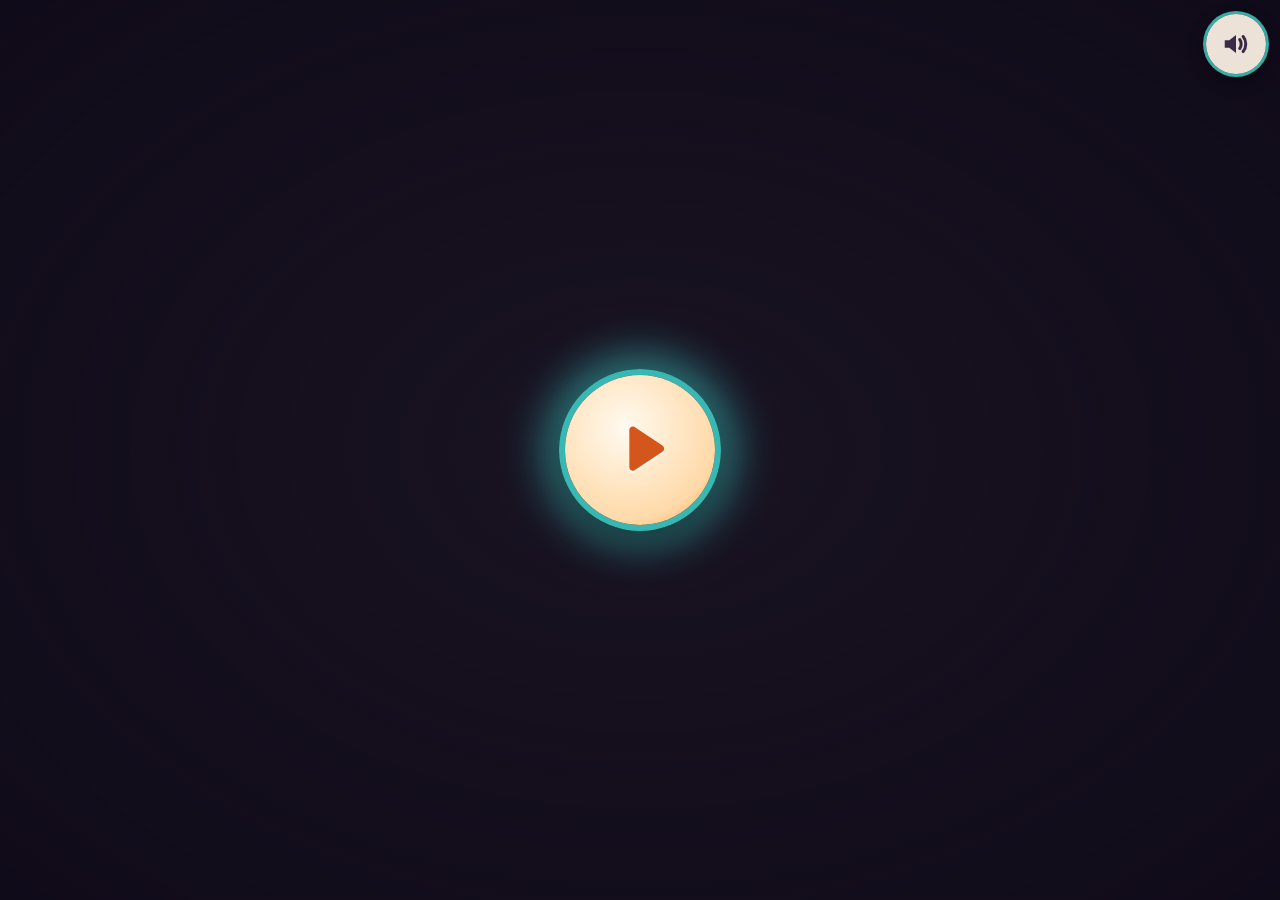
==== commit 0b309c20: "Publish games from BennisAI/games@11cadf9" ====
--- a/drill-bot/index.html
+++ b/drill-bot/index.html
@@ -6,7 +6,7 @@
     <meta name="theme-color" content="#1a1422" />
     <title>Drill Bot</title>
     <link rel="icon" href="data:image/svg+xml,%3Csvg xmlns='http://www.w3.org/2000/svg' viewBox='0 0 32 32'%3E%3Cpath d='M16 3l11 9-11 17L5 12z' fill='%2345f2e6'/%3E%3C/svg%3E" />
-    <script type="module" crossorigin src="./assets/index-BHkYz4_9.js"></script>
+    <script type="module" crossorigin src="./assets/index-fQFzCQ03.js"></script>
     <link rel="modulepreload" crossorigin href="./assets/CanvasPool-DecUtJxW.js">
     <link rel="modulepreload" crossorigin href="./assets/Filter-DzecrWg_.js">
     <link rel="modulepreload" crossorigin href="./assets/canvasUtils-CxYPZET9.js">
